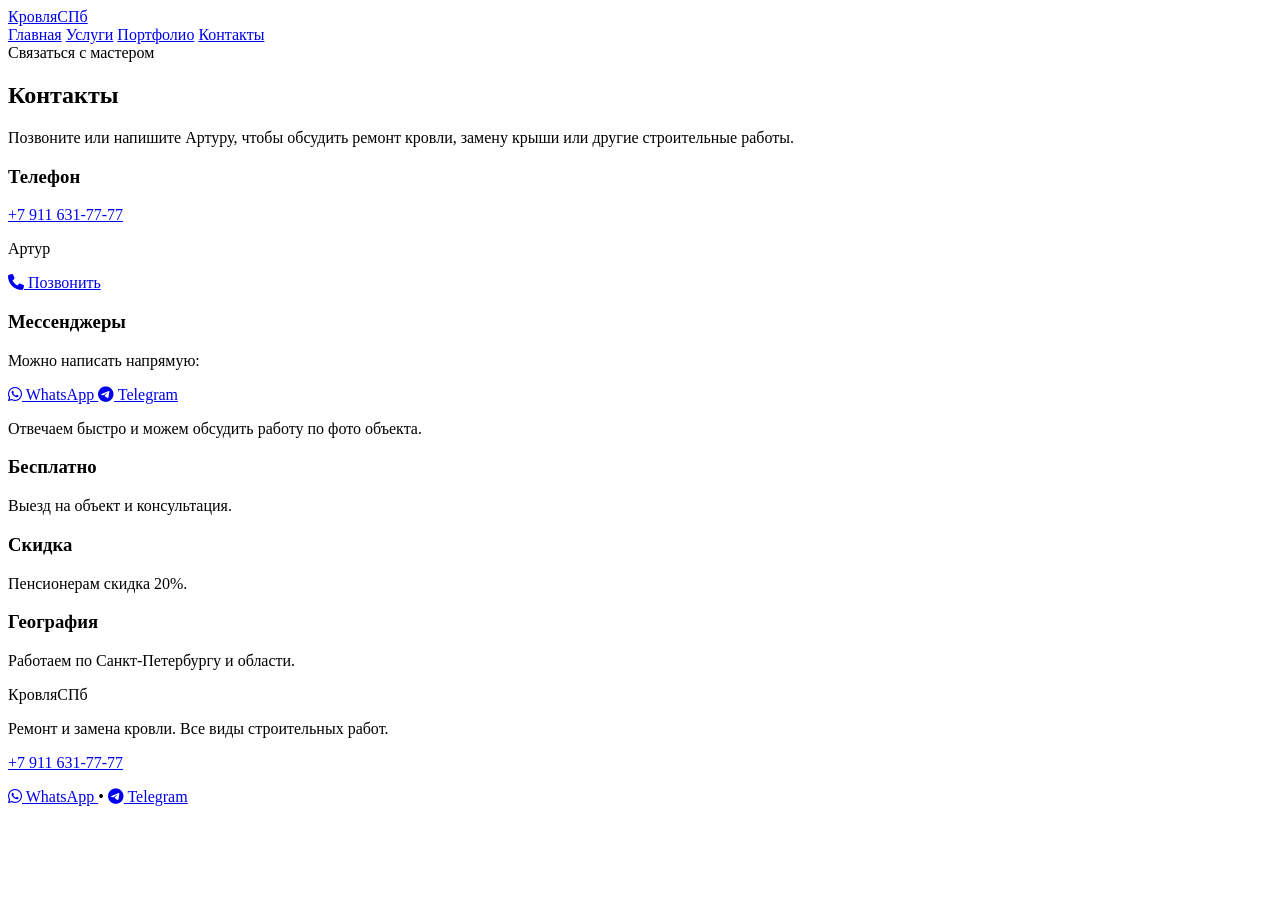
==== contacts.html @ 1d408ccb "Add files via upload" ====
<!DOCTYPE html>
<html lang="ru">
<head>
<meta charset="UTF-8">
<meta name="viewport" content="width=device-width, initial-scale=1.0">

<title>Контакты | Ремонт кровли в СПб</title>

<meta name="description" content="Контакты мастера по ремонту кровли в Санкт-Петербурге. Позвоните или напишите в WhatsApp и Telegram. Бесплатный выезд и консультация.">

<link rel="stylesheet" href="css/style.css">

<link rel="stylesheet"
href="https://cdnjs.cloudflare.com/ajax/libs/font-awesome/6.5.0/css/all.min.css">

</head>

<body>

<header class="site-header">

<div class="container nav-wrap">

<a class="logo" href="index.html">
Кровля<span>СПб</span>
</a>

<nav class="nav">

<a href="index.html">Главная</a>
<a href="services.html">Услуги</a>
<a href="portfolio.html">Портфолио</a>
<a class="active" href="contacts.html">Контакты</a>

</nav>

</div>

</header>

<main>

<section class="page-hero">

<div class="container">

<div class="hero-card">

<div class="badge">
Связаться с мастером
</div>

<h1>Контакты</h1>

<p>
Позвоните или напишите Артуру, чтобы обсудить ремонт кровли,
замену крыши или другие строительные работы.
</p>

</div>

</div>

</section>

<section class="section">

<div class="container contact-grid">

<article class="card">

<h3>Телефон</h3>

<p class="phone-link">
<a href="tel:+79116317777">
+7 911 631-77-77
</a>
</p>

<p>Артур</p>

<div class="hero-actions">

<a class="btn" href="tel:+79116317777">
<i class="fa-solid fa-phone"></i>
Позвонить
</a>

</div>

</article>

<article class="card">

<h3>Мессенджеры</h3>

<p>Можно написать напрямую:</p>

<div class="hero-actions">

<a class="btn-outline"
href="https://wa.me/79116317777"
target="_blank">

<i class="fa-brands fa-whatsapp"></i>
WhatsApp

</a>

<a class="btn-outline"
href="https://t.me/+79116317777"
target="_blank">

<i class="fa-brands fa-telegram"></i>
Telegram

</a>

</div>

<p class="small">
Отвечаем быстро и можем обсудить работу по фото объекта.
</p>

</article>

</div>

</section>

<section class="section">

<div class="container grid-3">

<article class="card">

<h3>Бесплатно</h3>

<p>
Выезд на объект и консультация.
</p>

</article>

<article class="card">

<h3>Скидка</h3>

<p>
Пенсионерам скидка 20%.
</p>

</article>

<article class="card">

<h3>География</h3>

<p>
Работаем по Санкт-Петербургу и области.
</p>

</article>

</div>

</section>

</main>

<footer class="footer">

<div class="container">

<div>

<div class="logo">
Кровля<span>СПб</span>
</div>

<p>
Ремонт и замена кровли. Все виды строительных работ.
</p>

</div>

<div>

<p class="phone-link">

<a href="tel:+79116317777">
+7 911 631-77-77
</a>

</p>

<p>

<a href="https://wa.me/79116317777" target="_blank">
<i class="fa-brands fa-whatsapp"></i> WhatsApp
</a>

•

<a href="https://t.me/+79116317777" target="_blank">
<i class="fa-brands fa-telegram"></i> Telegram
</a>

</p>

</div>

</div>

</footer>

<script src="js/main.js"></script>

</body>
</html>
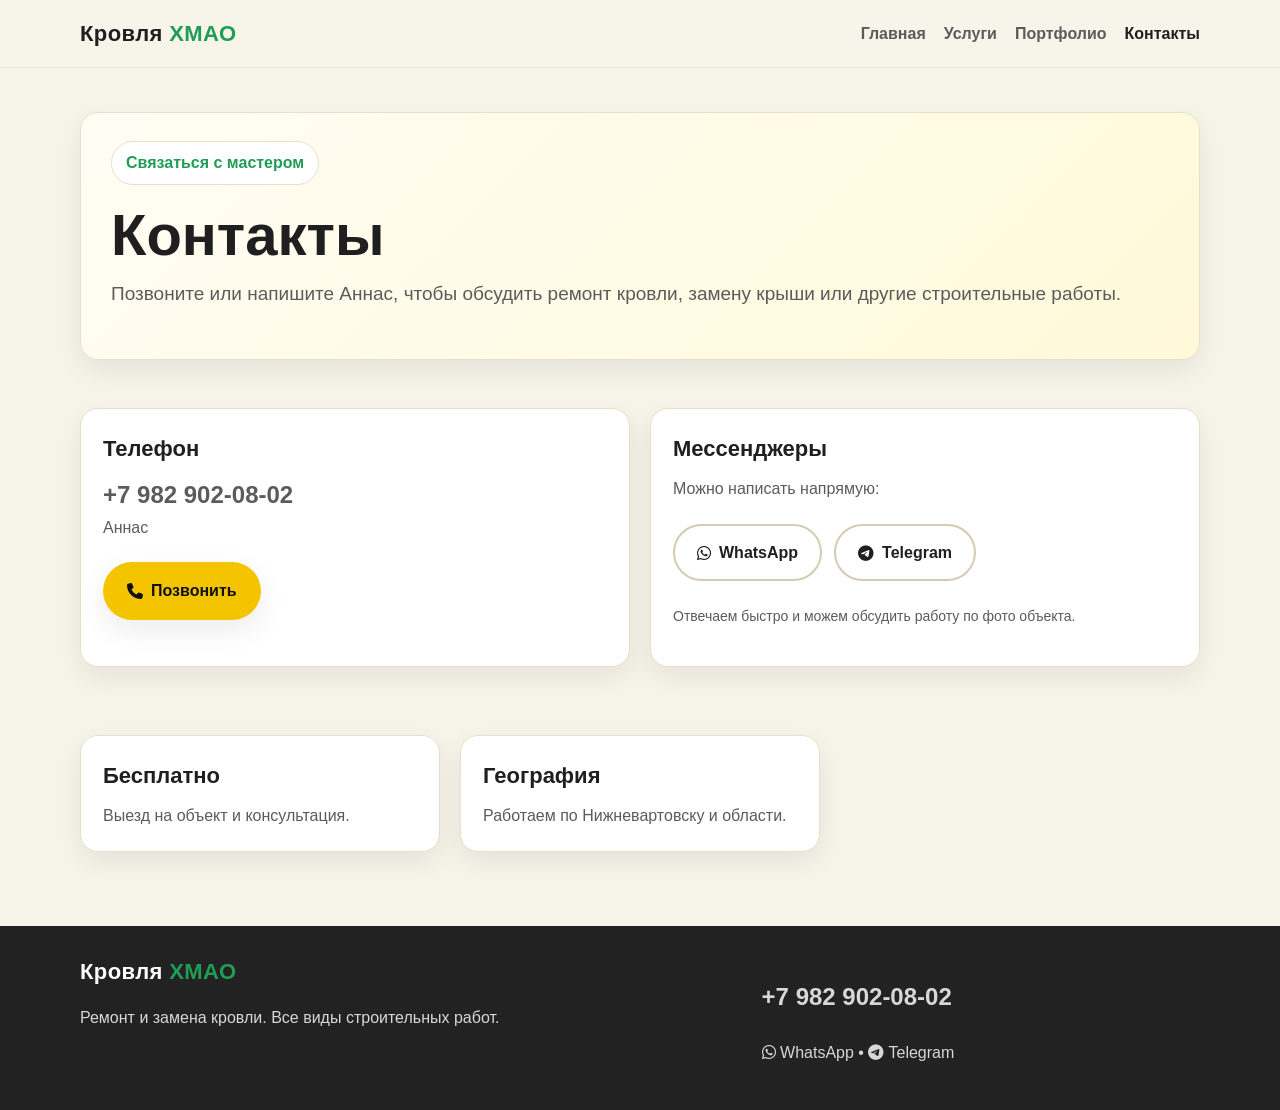
==== commit bf8b69ca: "Update contact and region details" ====
--- a/contacts.html
+++ b/contacts.html
@@ -4,9 +4,9 @@
 <meta charset="UTF-8">
 <meta name="viewport" content="width=device-width, initial-scale=1.0">
 
-<title>Контакты | Ремонт кровли в СПб</title>
-
-<meta name="description" content="Контакты мастера по ремонту кровли в Санкт-Петербурге. Позвоните или напишите в WhatsApp и Telegram. Бесплатный выезд и консультация.">
+<title>Контакты | Ремонт кровли в ХМАО</title>
+
+<meta name="description" content="Контакты мастера по ремонту кровли в Нижневартовске. Позвоните или напишите в WhatsApp и Telegram. Бесплатный выезд и консультация.">
 
 <link rel="stylesheet" href="css/style.css">
 
@@ -22,7 +22,7 @@
 <div class="container nav-wrap">
 
 <a class="logo" href="index.html">
-Кровля<span>СПб</span>
+Кровля<span> ХМАО</span>
 </a>
 
 <nav class="nav">
@@ -53,7 +53,7 @@
 <h1>Контакты</h1>
 
 <p>
-Позвоните или напишите Артуру, чтобы обсудить ремонт кровли,
+Позвоните или напишите Аннас, чтобы обсудить ремонт кровли,
 замену крыши или другие строительные работы.
 </p>
 
@@ -72,16 +72,16 @@
 <h3>Телефон</h3>
 
 <p class="phone-link">
-<a href="tel:+79116317777">
-+7 911 631-77-77
-</a>
-</p>
-
-<p>Артур</p>
+<a href="tel:+79829020802">
++7 982 902-08-02
+</a>
+</p>
+
+<p>Аннас</p>
 
 <div class="hero-actions">
 
-<a class="btn" href="tel:+79116317777">
+<a class="btn" href="tel:+79829020802">
 <i class="fa-solid fa-phone"></i>
 Позвонить
 </a>
@@ -99,7 +99,7 @@
 <div class="hero-actions">
 
 <a class="btn-outline"
-href="https://wa.me/79116317777"
+href="https://wa.me/79829020802"
 target="_blank">
 
 <i class="fa-brands fa-whatsapp"></i>
@@ -108,7 +108,7 @@
 </a>
 
 <a class="btn-outline"
-href="https://t.me/+79116317777"
+href="https://t.me/+79829020802"
 target="_blank">
 
 <i class="fa-brands fa-telegram"></i>
@@ -144,20 +144,10 @@
 
 <article class="card">
 
-<h3>Скидка</h3>
-
-<p>
-Пенсионерам скидка 20%.
-</p>
-
-</article>
-
-<article class="card">
-
 <h3>География</h3>
 
 <p>
-Работаем по Санкт-Петербургу и области.
+Работаем по Нижневартовску и области.
 </p>
 
 </article>
@@ -175,7 +165,7 @@
 <div>
 
 <div class="logo">
-Кровля<span>СПб</span>
+Кровля<span> ХМАО</span>
 </div>
 
 <p>
@@ -188,21 +178,21 @@
 
 <p class="phone-link">
 
-<a href="tel:+79116317777">
-+7 911 631-77-77
-</a>
-
-</p>
-
-<p>
-
-<a href="https://wa.me/79116317777" target="_blank">
+<a href="tel:+79829020802">
++7 982 902-08-02
+</a>
+
+</p>
+
+<p>
+
+<a href="https://wa.me/79829020802" target="_blank">
 <i class="fa-brands fa-whatsapp"></i> WhatsApp
 </a>
 
 •
 
-<a href="https://t.me/+79116317777" target="_blank">
+<a href="https://t.me/+79829020802" target="_blank">
 <i class="fa-brands fa-telegram"></i> Telegram
 </a>
 
@@ -217,4 +207,4 @@
 <script src="js/main.js"></script>
 
 </body>
-</html>+</html>
--- a/css/style.css
+++ b/css/style.css
@@ -0,0 +1,294 @@
+:root {
+  --bg: #f7f4ea;
+  --surface: #ffffff;
+  --surface-alt: #fff8cf;
+  --text: #1f1f1f;
+  --muted: #5b5b5b;
+  --accent: #f4c400;
+  --accent-dark: #d8a900;
+  --green: #1f9d55;
+  --dark: #222222;
+  --border: #e7e0c9;
+  --shadow: 0 10px 30px rgba(0,0,0,.08);
+  --radius: 18px;
+}
+
+* { box-sizing: border-box; }
+html { scroll-behavior: smooth; }
+body {
+  margin: 0;
+  font-family: Arial, Helvetica, sans-serif;
+  color: var(--text);
+  background: var(--bg);
+  line-height: 1.6;
+}
+img { max-width: 100%; display: block; }
+a { color: inherit; text-decoration: none; }
+.container {
+  width: min(1120px, calc(100% - 32px));
+  margin: 0 auto;
+}
+.topbar {
+  background: var(--dark);
+  color: #fff;
+  font-size: 14px;
+}
+.topbar .container {
+  display: flex;
+  justify-content: space-between;
+  gap: 16px;
+  padding: 10px 0;
+  flex-wrap: wrap;
+}
+.site-header {
+  position: sticky;
+  top: 0;
+  z-index: 50;
+  background: rgba(247,244,234,.92);
+  backdrop-filter: blur(8px);
+  border-bottom: 1px solid rgba(0,0,0,.06);
+}
+.nav-wrap {
+  display: flex;
+  align-items: center;
+  justify-content: space-between;
+  gap: 20px;
+  padding: 16px 0;
+}
+.logo {
+  font-weight: 800;
+  font-size: 22px;
+  letter-spacing: .4px;
+}
+.logo span { color: var(--green); }
+.nav {
+  display: flex;
+  gap: 18px;
+  align-items: center;
+  flex-wrap: wrap;
+}
+.nav a {
+  font-weight: 700;
+  color: var(--muted);
+}
+.nav a.active,
+.nav a:hover { color: var(--text); }
+.btn, .btn-outline {
+  display: inline-flex;
+  align-items: center;
+  justify-content: center;
+  gap: 8px;
+  padding: 14px 22px;
+  border-radius: 999px;
+  font-weight: 700;
+  transition: .2s ease;
+  border: 2px solid transparent;
+}
+.btn {
+  background: var(--accent);
+  color: #111;
+  box-shadow: var(--shadow);
+}
+.btn:hover { background: var(--accent-dark); transform: translateY(-1px); }
+.btn-outline {
+  border-color: #d4ccb2;
+  background: #fff;
+}
+.btn-outline:hover { border-color: var(--accent); }
+.hero {
+  padding: 56px 0 34px;
+}
+.hero-grid {
+  display: grid;
+  grid-template-columns: 1.2fr .8fr;
+  gap: 28px;
+  align-items: stretch;
+}
+.hero-card, .side-card, .card {
+  background: var(--surface);
+  border: 1px solid var(--border);
+  border-radius: var(--radius);
+  box-shadow: var(--shadow);
+}
+.hero-card {
+  padding: 34px;
+  background: linear-gradient(135deg, #fffdf4 0%, #fff9d9 100%);
+}
+.badge {
+  display: inline-block;
+  background: #fff;
+  border: 1px solid var(--border);
+  color: var(--green);
+  font-weight: 700;
+  padding: 8px 14px;
+  border-radius: 999px;
+  margin-bottom: 18px;
+}
+.hero h1, .page-hero h1 {
+  margin: 0 0 12px;
+  line-height: 1.1;
+  font-size: clamp(34px, 6vw, 58px);
+}
+.hero p.lead, .page-hero p {
+  font-size: 19px;
+  color: var(--muted);
+  margin: 0 0 22px;
+}
+.hero-actions {
+  display: flex;
+  gap: 12px;
+  flex-wrap: wrap;
+  margin: 22px 0 24px;
+}
+.list-checks {
+  display: grid;
+  grid-template-columns: repeat(2, minmax(0,1fr));
+  gap: 10px 18px;
+  padding: 0;
+  list-style: none;
+  margin: 20px 0 0;
+}
+.list-checks li::before {
+  content: "✓";
+  color: var(--green);
+  font-weight: 800;
+  margin-right: 10px;
+}
+.side-card {
+  padding: 28px;
+  display: grid;
+  gap: 18px;
+}
+.price-box {
+  background: var(--surface-alt);
+  border-radius: 16px;
+  padding: 18px;
+  border: 1px solid #f0df7c;
+}
+.kpi {
+  display: grid;
+  grid-template-columns: repeat(2, minmax(0,1fr));
+  gap: 14px;
+}
+.kpi .item {
+  background: #fff;
+  border: 1px solid var(--border);
+  border-radius: 16px;
+  padding: 16px;
+}
+.kpi strong {
+  display: block;
+  font-size: 28px;
+}
+.section {
+  padding: 34px 0;
+}
+.section-title {
+  margin: 0 0 10px;
+  font-size: 34px;
+}
+.section-subtitle {
+  margin: 0 0 24px;
+  color: var(--muted);
+  max-width: 760px;
+}
+.grid-3, .grid-4, .steps, .contact-grid, .portfolio-grid, .service-grid {
+  display: grid;
+  gap: 20px;
+}
+.grid-3 { grid-template-columns: repeat(3, minmax(0,1fr)); }
+.grid-4 { grid-template-columns: repeat(4, minmax(0,1fr)); }
+.service-grid { grid-template-columns: repeat(3, minmax(0,1fr)); }
+.steps { grid-template-columns: repeat(4, minmax(0,1fr)); }
+.contact-grid { grid-template-columns: 1fr 1fr; }
+.portfolio-grid { grid-template-columns: repeat(3, minmax(0,1fr)); }
+.card {
+  padding: 22px;
+}
+.card h3 { margin: 0 0 10px; font-size: 22px; }
+.card p { margin: 0; color: var(--muted); }
+.card ul { margin: 12px 0 0; padding-left: 18px; color: var(--muted); }
+.notice {
+  background: #fff6bf;
+  border: 1px solid #efd95c;
+  padding: 20px 22px;
+  border-radius: 18px;
+  font-weight: 700;
+}
+.page-hero {
+  padding: 44px 0 14px;
+}
+.page-hero .hero-card { padding: 28px 30px; }
+.portfolio-item {
+  overflow: hidden;
+  background: #fff;
+  border-radius: 18px;
+  border: 1px solid var(--border);
+  box-shadow: var(--shadow);
+}
+.portfolio-item img {
+  aspect-ratio: 4 / 3;
+  object-fit: cover;
+  background: linear-gradient(135deg, #f0ead8, #fff);
+}
+.portfolio-item .content { padding: 18px; }
+.portfolio-item h3 { margin: 0 0 8px; font-size: 20px; }
+.portfolio-item p { margin: 0; color: var(--muted); }
+.cta {
+  padding: 34px;
+  border-radius: 24px;
+  background: linear-gradient(135deg, #232323 0%, #353535 100%);
+  color: #fff;
+}
+.cta p { color: rgba(255,255,255,.8); }
+.footer {
+  margin-top: 40px;
+  background: var(--dark);
+  color: #fff;
+}
+.footer .container {
+  padding: 28px 0;
+  display: grid;
+  grid-template-columns: 1.2fr .8fr;
+  gap: 24px;
+}
+.footer p, .footer a { color: rgba(255,255,255,.82); }
+.small { font-size: 14px; }
+.highlight { color: var(--green); font-weight: 800; }
+.phone-link { font-weight: 800; font-size: 24px; }
+.gallery-help {
+  margin-top: 18px;
+  color: var(--muted);
+  font-size: 15px;
+}
+@media (max-width: 980px) {
+  .hero-grid,
+  .service-grid,
+  .grid-3,
+  .grid-4,
+  .steps,
+  .contact-grid,
+  .portfolio-grid,
+  .footer .container {
+    grid-template-columns: 1fr 1fr;
+  }
+  .nav-wrap { align-items: flex-start; flex-direction: column; }
+}
+@media (max-width: 720px) {
+  .hero-grid,
+  .service-grid,
+  .grid-3,
+  .grid-4,
+  .steps,
+  .contact-grid,
+  .portfolio-grid,
+  .footer .container,
+  .list-checks,
+  .kpi {
+    grid-template-columns: 1fr;
+  }
+  .hero-card, .side-card, .cta { padding: 22px; }
+  .hero p.lead, .page-hero p { font-size: 17px; }
+  .nav { gap: 12px; }
+  .phone-link { font-size: 21px; }
+}
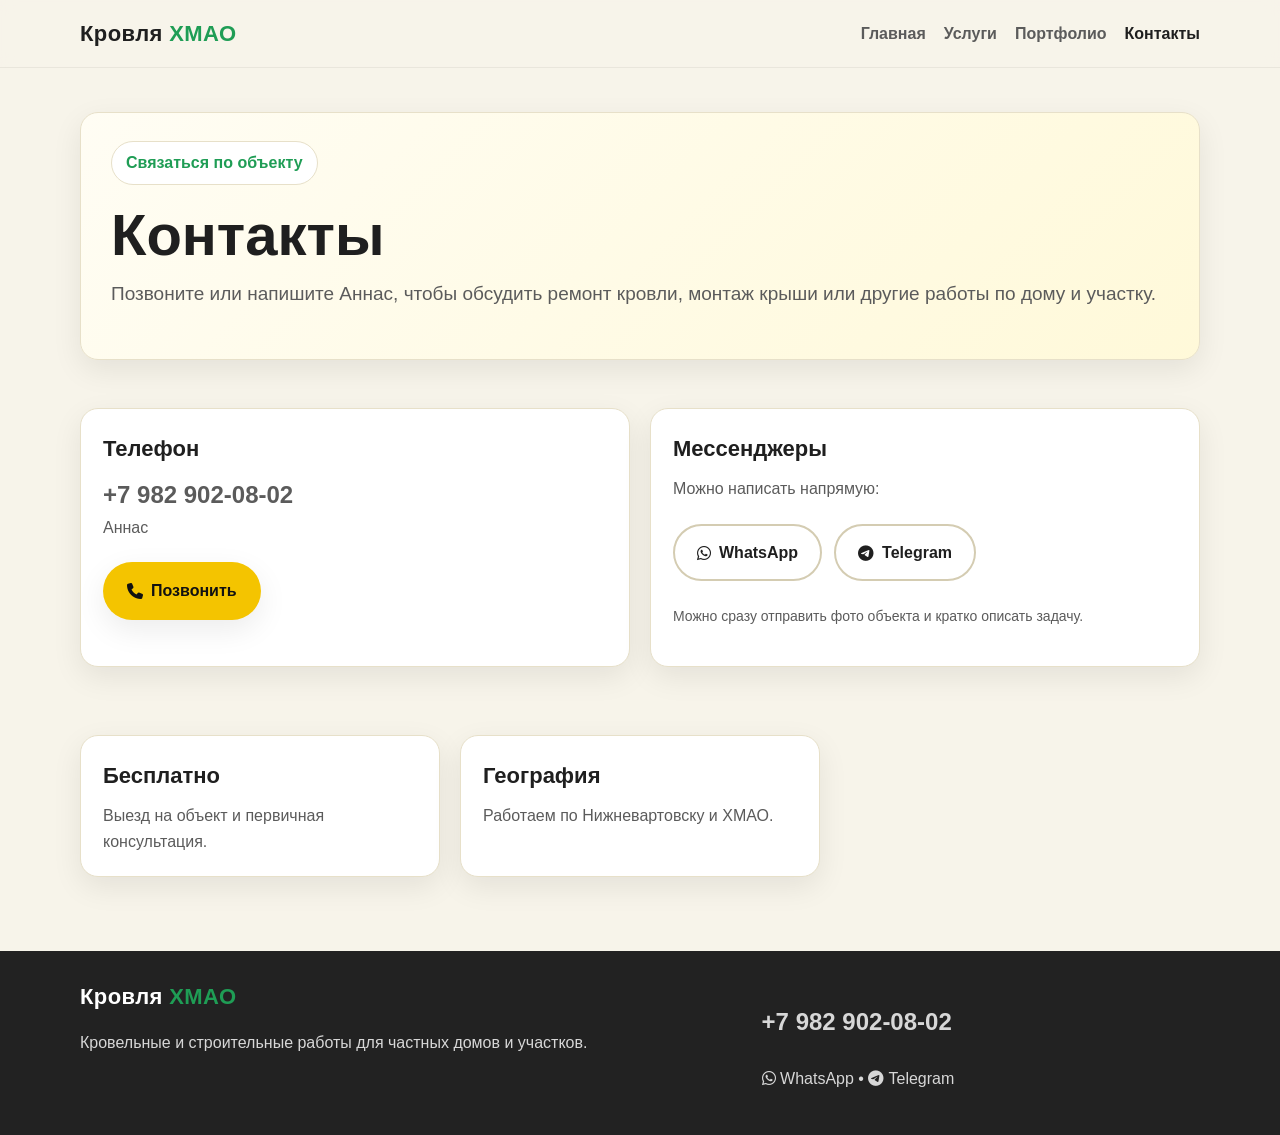
==== commit 7933a8ce: "Refine site copy for Nizhnevartovsk and Khmao" ====
--- a/contacts.html
+++ b/contacts.html
@@ -4,9 +4,9 @@
 <meta charset="UTF-8">
 <meta name="viewport" content="width=device-width, initial-scale=1.0">
 
-<title>Контакты | Ремонт кровли в ХМАО</title>
-
-<meta name="description" content="Контакты мастера по ремонту кровли в Нижневартовске. Позвоните или напишите в WhatsApp и Telegram. Бесплатный выезд и консультация.">
+<title>Контакты | Кровельные работы в Нижневартовске и ХМАО</title>
+
+<meta name="description" content="Контакты по кровельным и строительным работам в Нижневартовске и ХМАО. Позвоните или напишите в WhatsApp и Telegram для консультации.">
 
 <link rel="stylesheet" href="css/style.css">
 
@@ -47,14 +47,14 @@
 <div class="hero-card">
 
 <div class="badge">
-Связаться с мастером
+Связаться по объекту
 </div>
 
 <h1>Контакты</h1>
 
 <p>
 Позвоните или напишите Аннас, чтобы обсудить ремонт кровли,
-замену крыши или другие строительные работы.
+монтаж крыши или другие работы по дому и участку.
 </p>
 
 </div>
@@ -119,7 +119,7 @@
 </div>
 
 <p class="small">
-Отвечаем быстро и можем обсудить работу по фото объекта.
+Можно сразу отправить фото объекта и кратко описать задачу.
 </p>
 
 </article>
@@ -137,7 +137,7 @@
 <h3>Бесплатно</h3>
 
 <p>
-Выезд на объект и консультация.
+Выезд на объект и первичная консультация.
 </p>
 
 </article>
@@ -147,7 +147,7 @@
 <h3>География</h3>
 
 <p>
-Работаем по Нижневартовску и области.
+Работаем по Нижневартовску и ХМАО.
 </p>
 
 </article>
@@ -169,7 +169,7 @@
 </div>
 
 <p>
-Ремонт и замена кровли. Все виды строительных работ.
+Кровельные и строительные работы для частных домов и участков.
 </p>
 
 </div>
